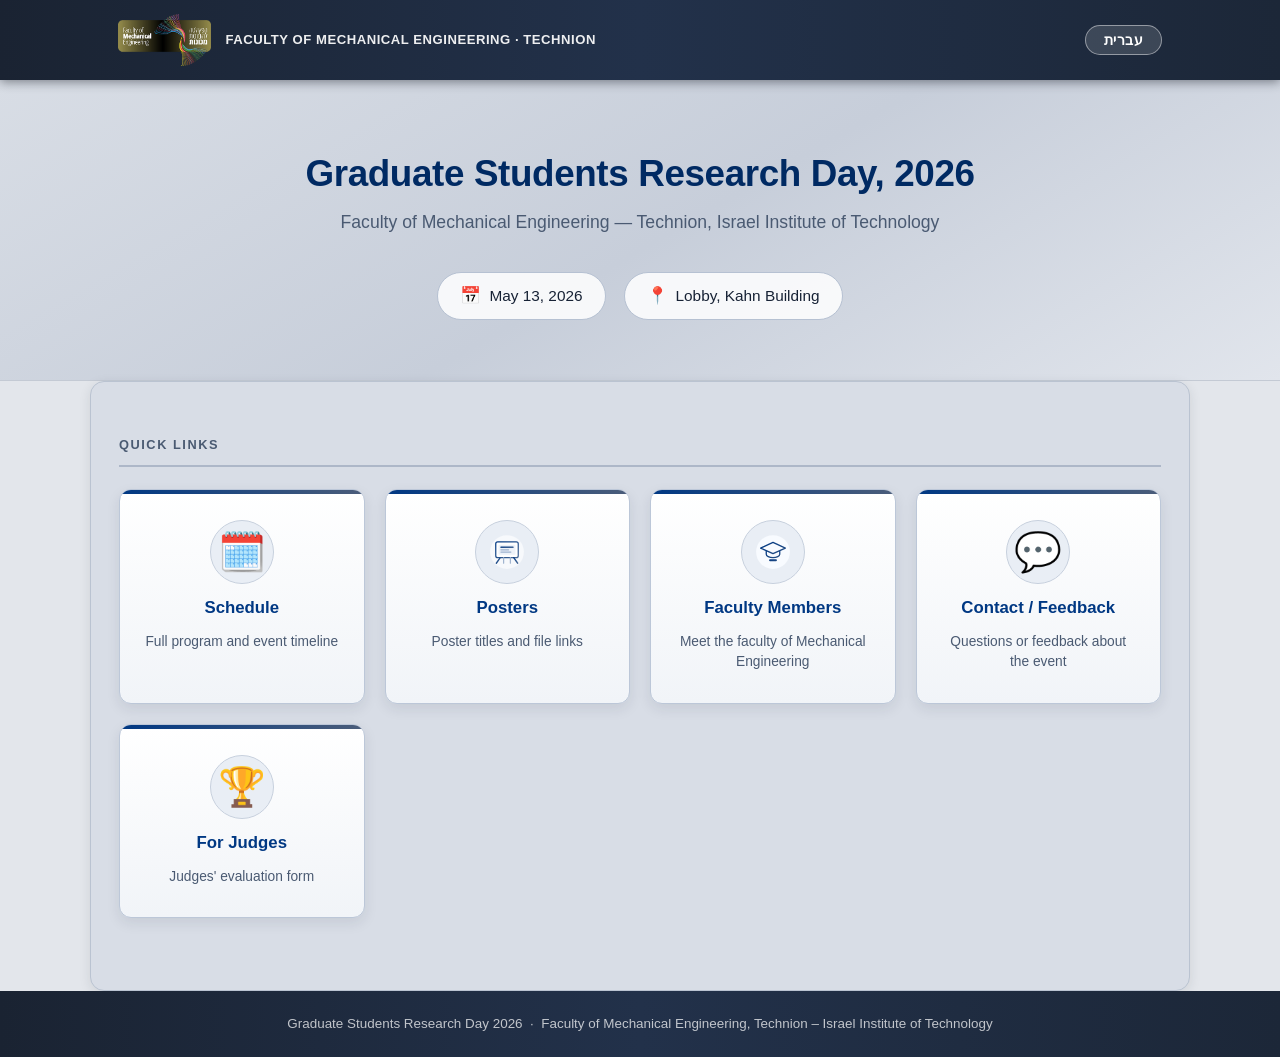
==== index.html @ 8e449e88 "Add files via upload" ====
<!DOCTYPE html>
<html lang="en" dir="ltr">
<head>
    <meta charset="UTF-8">
    <meta name="viewport" content="width=device-width, initial-scale=1.0">
    <meta name="description" content="Graduate Students Research Day 2026 – Faculty of Mechanical Engineering, Technion">
    <title>Graduate Students Research Day 2026 – ME Technion</title>
    <link rel="stylesheet" href="css/styles.css">
</head>
<body>

<!-- ============================================================
     HEADER
     ============================================================ -->
<header class="site-header">
    <div class="header-inner">

        <a class="header-logo-area" href="index.html" aria-label="Home">
            <img src="images/logo.png"
                 alt="Faculty of Mechanical Engineering, Technion"
                 onerror="this.style.display='none'">
            <div class="logo-text">
                <span class="lang-en">Faculty of Mechanical Engineering · Technion</span>
                <span class="lang-he" style="display:none">הפקולטה להנדסת מכונות · הטכניון</span>
            </div>
        </a>

        <nav class="header-nav">
            <button class="lang-btn" id="lang-btn" onclick="toggleLanguage()" aria-label="Switch language">
                עברית
            </button>
        </nav>

    </div>
</header>

<!-- ============================================================
     HERO
     ============================================================ -->
<section class="hero">
    <div class="hero-inner">

        <h1>
            <span class="lang-en">Graduate Students Research Day, 2026</span>
            <span class="lang-he" style="display:none">יום מחקר לסטודנטים לתארים מתקדמים, 2026</span>
        </h1>

        <h2>
            <span class="lang-en">Faculty of Mechanical Engineering &mdash; Technion, Israel Institute of Technology</span>
            <span class="lang-he" style="display:none">הפקולטה להנדסת מכונות &mdash; הטכניון, מכון טכנולוגי לישראל</span>
        </h2>

        <div class="event-details">

            <div class="detail-pill">
                <span class="pill-icon">📅</span>
                <span class="lang-en">May 13, 2026</span>
                <span class="lang-he" style="display:none">13 במאי 2026</span>
            </div>

            <div class="detail-pill">
                <span class="pill-icon">📍</span>
                <span class="lang-en">Lobby, Kahn Building</span>
                <span class="lang-he" style="display:none">לובי, בניין קאהן</span>
            </div>

        </div>

    </div>
</section>

<!-- ============================================================
     NAVIGATION CARDS
     ============================================================ -->
<main class="main-content">

    <p class="section-label">
        <span class="lang-en">Quick Links</span>
        <span class="lang-he" style="display:none">קישורים מהירים</span>
    </p>

    <div class="nav-cards">

        <!-- Schedule -->
        <a class="nav-card" href="schedule.html" id="schedule-link">
            <span class="card-icon">🗓️</span>
            <span class="card-title">
                <span class="lang-en">Schedule</span>
                <span class="lang-he" style="display:none">לוח זמנים</span>
            </span>
            <span class="card-desc">
                <span class="lang-en">Full program and event timeline</span>
                <span class="lang-he" style="display:none">תוכנית האירוע ולוח הזמנים המלא</span>
            </span>
        </a>

        <!-- Posters -->
        <a class="nav-card" href="posters.html" id="posters-link">
            <span class="card-icon">
                <img src="images/posters-icon-v6.svg" alt="" class="card-icon-image" aria-hidden="true">
            </span>
            <span class="card-title">
                <span class="lang-en">Posters</span>
                <span class="lang-he" style="display:none">פוסטרים</span>
            </span>
            <span class="card-desc">
                <span class="lang-en">Poster titles and file links</span>
                <span class="lang-he" style="display:none">רשימת פוסטרים וקישורים לקבצים</span>
            </span>
        </a>

        <!-- Faculty Members -->
        <a class="nav-card"
           href="https://meeng.technion.ac.il/en/member_category/professors/"
           target="_blank"
              rel="noopener noreferrer"
              id="faculty-link"
              data-href-en="https://meeng.technion.ac.il/en/member_category/professors/"
              data-href-he="https://meeng.technion.ac.il/member_category/professors-he/">
            <span class="card-icon">
                                <!-- To switch icon: faculty-icon.svg | faculty-icon-v2.svg | faculty-icon-v3.svg | faculty-icon-v4.svg -->
                <img src="images/faculty-icon-v3.svg" alt="" class="card-icon-image" aria-hidden="true">
            </span>
            <span class="card-title">
                <span class="lang-en">Faculty Members</span>
                <span class="lang-he" style="display:none">חברי סגל</span>
            </span>
            <span class="card-desc">
                <span class="lang-en">Meet the faculty of Mechanical Engineering</span>
                <span class="lang-he" style="display:none">חברי הסגל של הפקולטה להנדסת מכונות</span>
            </span>
        </a>

        <!-- Contact / Feedback -->
        <!-- TODO: Replace FEEDBACK_FORM_URL with your Google Form link -->
        <a class="nav-card"
           href="FEEDBACK_FORM_URL"
           target="_blank"
           rel="noopener noreferrer"
           id="feedback-link">
            <span class="card-icon">💬</span>
            <span class="card-title">
                <span class="lang-en">Contact / Feedback</span>
                <span class="lang-he" style="display:none">צור קשר / משוב</span>
            </span>
            <span class="card-desc">
                <span class="lang-en">Questions or feedback about the event</span>
                <span class="lang-he" style="display:none">שאלות או משוב על האירוע</span>
            </span>
        </a>

        <!-- For Judges -->
        <!-- TODO: Replace JUDGES_FORM_URL with your Google Form link -->
        <a class="nav-card"
           href="JUDGES_FORM_URL"
           target="_blank"
           rel="noopener noreferrer"
           id="judges-link">
            <span class="card-icon">🏆</span>
            <span class="card-title">
                <span class="lang-en">For Judges</span>
                <span class="lang-he" style="display:none">לשופטים</span>
            </span>
            <span class="card-desc">
                <span class="lang-en">Judges' evaluation form</span>
                <span class="lang-he" style="display:none">טופס הערכה לשופטים</span>
            </span>
        </a>

    </div>

</main>

<!-- ============================================================
     FOOTER
     ============================================================ -->
<footer class="site-footer">
    <span class="lang-en">
        Graduate Students Research Day 2026 &nbsp;·&nbsp;
        Faculty of Mechanical Engineering, Technion &ndash; Israel Institute of Technology
    </span>
    <span class="lang-he" style="display:none">
        יום מחקר לסטודנטים לתארים מתקדמים 2026 &nbsp;·&nbsp;
        הפקולטה להנדסת מכונות, הטכניון &ndash; מכון טכנולוגי לישראל
    </span>
</footer>

<!-- ============================================================
     LANGUAGE TOGGLE SCRIPT
     ============================================================ -->
<script>
    function applyLanguage(isHebrew) {
        var btn = document.getElementById('lang-btn');
        var scheduleLink = document.getElementById('schedule-link');
        var postersLink = document.getElementById('posters-link');
        var facultyLink = document.getElementById('faculty-link');
        var logoHomeLink = document.querySelector('.header-logo-area');

        if (isHebrew) {
            document.documentElement.lang = 'he';
            document.documentElement.dir = 'rtl';
            document.querySelectorAll('.lang-en').forEach(function(el) { el.style.display = 'none'; });
            document.querySelectorAll('.lang-he').forEach(function(el) { el.style.display = ''; });
            btn.textContent = 'English';
            if (scheduleLink) scheduleLink.href = 'schedule.html?lang=he';
            if (postersLink) postersLink.href = 'posters.html';
            if (facultyLink) facultyLink.href = facultyLink.dataset.hrefHe;
            if (logoHomeLink) logoHomeLink.href = 'index.html?lang=he';
        } else {
            document.documentElement.lang = 'en';
            document.documentElement.dir = 'ltr';
            document.querySelectorAll('.lang-en').forEach(function(el) { el.style.display = ''; });
            document.querySelectorAll('.lang-he').forEach(function(el) { el.style.display = 'none'; });
            btn.textContent = 'עברית';
            if (scheduleLink) scheduleLink.href = 'schedule.html';
            if (postersLink) postersLink.href = 'posters.html';
            if (facultyLink) facultyLink.href = facultyLink.dataset.hrefEn;
            if (logoHomeLink) logoHomeLink.href = 'index.html';
        }
    }

    function toggleLanguage() {
        applyLanguage(document.documentElement.lang !== 'he');
    }

    (function initLanguageFromQuery() {
        var params = new URLSearchParams(window.location.search);
        applyLanguage(params.get('lang') === 'he');
    })();
</script>

</body>
</html>
---- css/styles.css ----
/* ==============================================
   Technion ME – Graduate Research Day 2026
   ============================================== */

:root {
    --primary:       #003883;
    --primary-dark:  #002a63;
    --primary-light: #cfd7e4;
    --accent:        #a8d144;
    --text:          #172235;
    --text-light:    #4a5a72;
    --white:         #ffffff;
    --gray-light:    #e3e6eb;
    --border:        #c4cad4;
    --shadow:        0 4px 14px rgba(0, 56, 131, 0.10);
}

*, *::before, *::after {
    box-sizing: border-box;
    margin: 0;
    padding: 0;
}

body {
    font-family: 'Segoe UI', 'Helvetica Neue', Arial, sans-serif;
    color: var(--text);
    background: var(--gray-light);
    line-height: 1.65;
    font-size: 16px;
}

/* =============================================
   HEADER
   ============================================= */

.site-header {
    background: linear-gradient(90deg, #1a2332 0%, #22314a 50%, #1c2738 100%);
    color: var(--white);
    box-shadow: 0 2px 10px rgba(10, 15, 25, 0.45);
    position: sticky;
    top: 0;
    z-index: 100;
}

.header-inner {
    max-width: 1100px;
    margin: 0 auto;
    display: flex;
    align-items: center;
    justify-content: space-between;
    padding: 14px 28px;
    gap: 16px;
}

.header-logo-area {
    display: flex;
    align-items: center;
    gap: 14px;
    text-decoration: none;
    color: var(--white);
    min-width: 0;
}

.header-logo-area img {
    height: 52px;
    width: auto;
    object-fit: contain;
    flex-shrink: 0;
}

.logo-text {
    font-size: 0.82rem;
    font-weight: 700;
    letter-spacing: 0.04em;
    text-transform: uppercase;
    opacity: 0.92;
    line-height: 1.4;
    white-space: nowrap;
}

.header-nav {
    display: flex;
    align-items: center;
    gap: 10px;
    flex-shrink: 0;
}

.lang-btn {
    background: rgba(255, 255, 255, 0.14);
    color: var(--white);
    border: 1.5px solid rgba(255, 255, 255, 0.45);
    padding: 6px 18px;
    border-radius: 20px;
    cursor: pointer;
    font-size: 0.9rem;
    font-weight: 600;
    font-family: inherit;
    letter-spacing: 0.03em;
    transition: background 0.2s;
}

.lang-btn:hover {
    background: rgba(255, 255, 255, 0.26);
}

.home-link {
    color: rgba(255, 255, 255, 0.82);
    text-decoration: none;
    font-size: 0.9rem;
    padding: 6px 12px;
    border-radius: 6px;
    transition: background 0.2s, color 0.2s;
    white-space: nowrap;
}

.home-link:hover {
    background: rgba(255, 255, 255, 0.13);
    color: var(--white);
}

/* =============================================
   HERO SECTION
   ============================================= */

.hero {
    background: linear-gradient(150deg, #d8dde5 0%, #c7ceda 52%, #e1e5ec 100%);
    color: var(--primary-dark);
    padding: 72px 28px 60px;
    text-align: center;
    border-bottom: 1px solid var(--border);
}

.hero-inner {
    max-width: 820px;
    margin: 0 auto;
}

.hero h1 {
    font-size: 2.3rem;
    font-weight: 700;
    margin-bottom: 12px;
    line-height: 1.2;
    letter-spacing: -0.01em;
}

.hero h2 {
    font-size: 1.1rem;
    font-weight: 400;
    color: var(--text-light);
    margin-bottom: 36px;
    line-height: 1.6;
}

.event-details {
    display: flex;
    flex-wrap: wrap;
    justify-content: center;
    gap: 10px 18px;
}

.detail-pill {
    background: rgba(255, 255, 255, 0.85);
    border: 1px solid #b6c1d2;
    border-radius: 24px;
    padding: 9px 22px;
    font-size: 0.96rem;
    display: flex;
    align-items: center;
    gap: 8px;
    color: var(--text);
}

.detail-pill .pill-icon {
    font-size: 1.05rem;
}

/* =============================================
   MAIN CONTENT AREA
   ============================================= */

.main-content {
    max-width: 1100px;
    margin: 0 auto;
    padding: 52px 28px 72px;
    background: #d8dde6;
    border: 1px solid #bac3d1;
    border-radius: 14px;
    box-shadow: 0 3px 12px rgba(26, 35, 50, 0.10);
}

.section-label {
    font-size: 0.8rem;
    font-weight: 700;
    color: var(--text-light);
    text-transform: uppercase;
    letter-spacing: 0.12em;
    margin-bottom: 22px;
    padding-bottom: 10px;
    border-bottom: 2px solid #adb7c8;
}

/* =============================================
   NAVIGATION CARDS
   ============================================= */

.nav-cards {
    display: grid;
    grid-template-columns: repeat(auto-fit, minmax(220px, 1fr));
    gap: 20px;
}

.nav-card {
    position: relative;
    overflow: hidden;
    background: linear-gradient(180deg, #ffffff 0%, #f1f4f8 100%);
    border: 1px solid #bcc7d8;
    border-radius: 12px;
    padding: 30px 24px;
    text-align: center;
    text-decoration: none;
    color: var(--text);
    box-shadow: 0 5px 14px rgba(26, 35, 50, 0.09);
    transition: transform 0.18s, box-shadow 0.18s, border-color 0.18s;
    display: flex;
    flex-direction: column;
    align-items: center;
    gap: 10px;
}

.nav-card::before {
    content: '';
    position: absolute;
    top: 0;
    left: 0;
    right: 0;
    height: 4px;
    background: linear-gradient(90deg, #003883 0%, #4b5d7a 100%);
}

.nav-card:hover {
    transform: translateY(-5px);
    box-shadow: 0 12px 24px rgba(26, 35, 50, 0.16);
    border-color: #8fa3bf;
}

.nav-card:hover .card-title {
    color: var(--primary);
}

.card-icon {
    font-size: 2.4rem;
    line-height: 1;
    width: 64px;
    height: 64px;
    border-radius: 50%;
    display: flex;
    align-items: center;
    justify-content: center;
    background: #e9eef5;
    border: 1px solid #c7d0dd;
    transition: transform 0.18s, background 0.18s, border-color 0.18s;
}

.card-icon-image {
    width: 36px;
    height: 36px;
    display: block;
}

.nav-card:hover .card-icon {
    transform: scale(1.05);
    background: #d8e2f1;
    border-color: #9eb1ca;
}

.card-title {
    font-size: 1.05rem;
    font-weight: 700;
    color: var(--primary);
    transition: color 0.18s;
}

.card-desc {
    font-size: 0.86rem;
    color: var(--text-light);
    line-height: 1.5;
}

/* =============================================
   SCHEDULE PAGE
   ============================================= */

.page-container {
    max-width: 820px;
    margin: 0 auto;
    padding: 52px 28px 72px;
    background: #d8dde6;
    border: 1px solid #bac3d1;
    border-radius: 14px;
    box-shadow: 0 3px 12px rgba(26, 35, 50, 0.10);
}

.page-title {
    font-size: 1.9rem;
    font-weight: 700;
    color: var(--primary);
    margin-bottom: 8px;
}

.page-subtitle {
    font-size: 0.97rem;
    color: var(--text-light);
    margin-bottom: 44px;
}

/* Posters list */

.poster-list {
    display: grid;
    gap: 16px;
}

.poster-item {
    background: rgba(255, 255, 255, 0.92);
    border: 1px solid var(--border);
    border-radius: 12px;
    padding: 18px 20px;
    box-shadow: 0 3px 10px rgba(26, 35, 50, 0.07);
}

.poster-title {
    font-size: 1.03rem;
    font-weight: 700;
    line-height: 1.45;
    margin-bottom: 10px;
    color: var(--text);
}

.poster-links a {
    color: var(--primary);
    text-decoration: none;
    font-weight: 600;
    border-bottom: 1px dashed rgba(0, 56, 131, 0.5);
    padding-bottom: 1px;
}

.poster-links a:hover {
    color: #002a63;
    border-bottom-color: #002a63;
}

/* Timeline */

.timeline {
    position: relative;
    padding-left: 28px;
    border-left: 3px solid var(--primary-light);
}

.timeline-item {
    position: relative;
    margin-bottom: 28px;
    background: var(--white);
    border: 1px solid var(--border);
    border-radius: 12px;
    padding: 24px 26px;
    box-shadow: var(--shadow);
}

.timeline-item::before {
    content: '';
    position: absolute;
    left: -38px;
    top: 26px;
    width: 13px;
    height: 13px;
    border-radius: 50%;
    background: var(--primary);
    border: 3px solid var(--white);
    box-shadow: 0 0 0 2px var(--primary);
}

.timeline-time {
    font-size: 1.0rem;
    font-weight: 700;
    color: var(--primary);
    margin-bottom: 7px;
    font-variant-numeric: tabular-nums;
    letter-spacing: 0.02em;
}

.timeline-event {
    font-size: 1.08rem;
    font-weight: 600;
    color: var(--text);
    margin-bottom: 8px;
    line-height: 1.4;
}

.timeline-location {
    font-size: 0.87rem;
    color: var(--text-light);
    display: flex;
    align-items: flex-start;
    gap: 6px;
}

/* =============================================
   FOOTER
   ============================================= */

.site-footer {
    background: linear-gradient(90deg, #1a2332 0%, #22314a 50%, #1c2738 100%);
    color: rgba(255, 255, 255, 0.72);
    text-align: center;
    padding: 22px 28px;
    font-size: 0.84rem;
    line-height: 1.6;
}

.site-footer a {
    color: rgba(255, 255, 255, 0.88);
    text-decoration: none;
}

.site-footer a:hover {
    text-decoration: underline;
}

/* =============================================
   RTL OVERRIDES (Hebrew)
   ============================================= */

[dir="rtl"] body {
    font-family: 'Segoe UI', 'Arial Hebrew', Arial, sans-serif;
}

[dir="rtl"] .timeline {
    padding-left: 0;
    padding-right: 28px;
    border-left: none;
    border-right: 3px solid var(--primary-light);
}

[dir="rtl"] .timeline-item::before {
    left: auto;
    right: -38px;
}

/* =============================================
   RESPONSIVE — TABLET
   ============================================= */

@media (max-width: 768px) {
    .hero h1 {
        font-size: 1.75rem;
    }

    .hero h2 {
        font-size: 1rem;
        margin-bottom: 28px;
    }

    .hero {
        padding: 52px 20px 44px;
    }

    .header-inner {
        padding: 12px 18px;
    }

    .logo-text {
        display: none;
    }
}

/* =============================================
   RESPONSIVE — MOBILE
   ============================================= */

@media (max-width: 560px) {
    .hero h1 {
        font-size: 1.45rem;
    }

    .detail-pill {
        font-size: 0.88rem;
        padding: 7px 14px;
    }

    .nav-cards {
        grid-template-columns: 1fr 1fr;
    }

    .main-content,
    .page-container {
        padding: 36px 16px 52px;
    }

    .section-label {
        font-size: 0.75rem;
    }
}

@media (max-width: 380px) {
    .nav-cards {
        grid-template-columns: 1fr;
    }
}
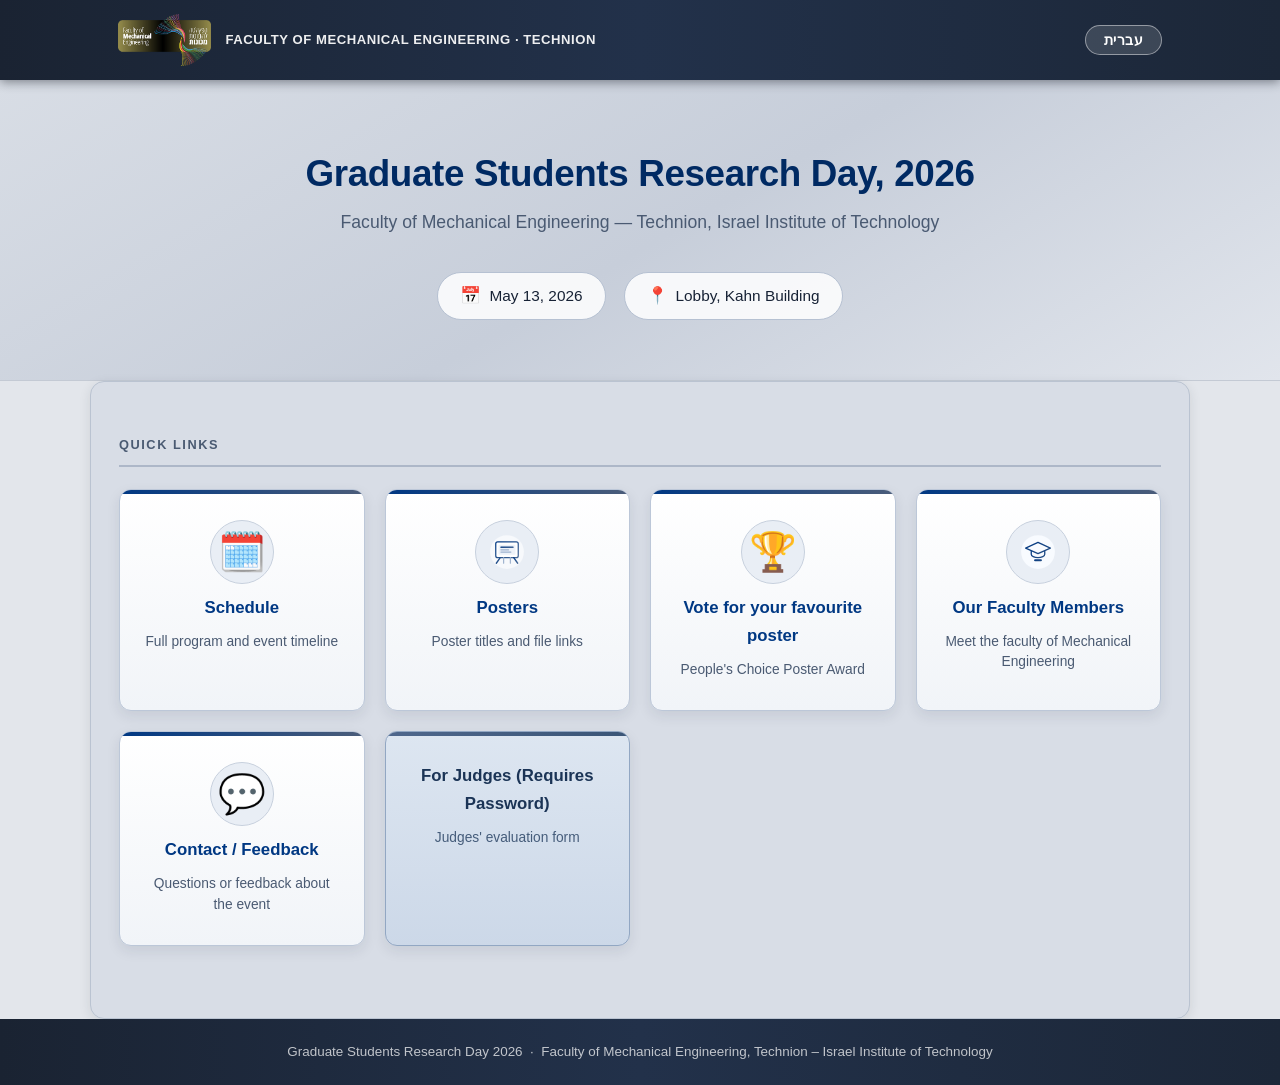
==== commit 4fc7abe9: "Add files via upload" ====
--- a/index.html
+++ b/index.html
@@ -106,6 +106,24 @@
             <span class="card-desc">
                 <span class="lang-en">Poster titles and file links</span>
                 <span class="lang-he" style="display:none">רשימת פוסטרים וקישורים לקבצים</span>
+            </span>
+        </a>
+
+        <!-- People's Choice Poster Award -->
+        <!-- TODO: Replace PEOPLES_CHOICE_FORM_URL with your Google Form link -->
+        <a class="nav-card"
+           href="PEOPLES_CHOICE_FORM_URL"
+           target="_blank"
+           rel="noopener noreferrer"
+           id="peoples-choice-link">
+            <span class="card-icon">🏆</span>
+            <span class="card-title">
+                <span class="lang-en">Vote for your favourite poster</span>
+                <span class="lang-he" style="display:none">הצביעו עבור הפוסטר האהוב עליכם</span>
+            </span>
+            <span class="card-desc">
+                <span class="lang-en">People's Choice Poster Award</span>
+                <span class="lang-he" style="display:none">פרס פוסטר חביב הקהל</span>
             </span>
         </a>
 
@@ -122,12 +140,12 @@
                 <img src="images/faculty-icon-v3.svg" alt="" class="card-icon-image" aria-hidden="true">
             </span>
             <span class="card-title">
-                <span class="lang-en">Faculty Members</span>
-                <span class="lang-he" style="display:none">חברי סגל</span>
+                <span class="lang-en">Our Faculty Members</span>
+                <span class="lang-he" style="display:none">מידע על חברי הסגל שלנו</span>
             </span>
             <span class="card-desc">
                 <span class="lang-en">Meet the faculty of Mechanical Engineering</span>
-                <span class="lang-he" style="display:none">חברי הסגל של הפקולטה להנדסת מכונות</span>
+                <span class="lang-he" style="display:none">חברי הסגל בפקולטה להנדסת מכונות</span>
             </span>
         </a>
 
@@ -150,16 +168,10 @@
         </a>
 
         <!-- For Judges -->
-        <!-- TODO: Replace JUDGES_FORM_URL with your Google Form link -->
-        <a class="nav-card"
-           href="JUDGES_FORM_URL"
-           target="_blank"
-           rel="noopener noreferrer"
-           id="judges-link">
-            <span class="card-icon">🏆</span>
-            <span class="card-title">
-                <span class="lang-en">For Judges</span>
-                <span class="lang-he" style="display:none">לשופטים</span>
+        <a class="nav-card judges-card" href="judges.html" id="judges-link">
+            <span class="card-title">
+                <span class="lang-en">For Judges (Requires Password)</span>
+                <span class="lang-he" style="display:none">לשופטים (נדרשת סיסמה)</span>
             </span>
             <span class="card-desc">
                 <span class="lang-en">Judges' evaluation form</span>
@@ -194,6 +206,7 @@
         var scheduleLink = document.getElementById('schedule-link');
         var postersLink = document.getElementById('posters-link');
         var facultyLink = document.getElementById('faculty-link');
+        var judgesLink = document.getElementById('judges-link');
         var logoHomeLink = document.querySelector('.header-logo-area');
 
         if (isHebrew) {
@@ -205,6 +218,7 @@
             if (scheduleLink) scheduleLink.href = 'schedule.html?lang=he';
             if (postersLink) postersLink.href = 'posters.html';
             if (facultyLink) facultyLink.href = facultyLink.dataset.hrefHe;
+            if (judgesLink) judgesLink.href = 'judges.html?lang=he';
             if (logoHomeLink) logoHomeLink.href = 'index.html?lang=he';
         } else {
             document.documentElement.lang = 'en';
@@ -215,6 +229,7 @@
             if (scheduleLink) scheduleLink.href = 'schedule.html';
             if (postersLink) postersLink.href = 'posters.html';
             if (facultyLink) facultyLink.href = facultyLink.dataset.hrefEn;
+            if (judgesLink) judgesLink.href = 'judges.html';
             if (logoHomeLink) logoHomeLink.href = 'index.html';
         }
     }
--- a/css/styles.css
+++ b/css/styles.css
@@ -247,6 +247,38 @@
     color: var(--primary);
 }
 
+.nav-card.judges-card {
+    background: linear-gradient(180deg, #dde6f1 0%, #ccd8e8 100%);
+    border-color: #92a7c3;
+    color: #1f314a;
+}
+
+.nav-card.judges-card::before {
+    background: linear-gradient(90deg, #4f678c 0%, #3a5577 100%);
+}
+
+.nav-card.judges-card .card-icon {
+    background: #c6d4e5;
+    border-color: #8ea4bf;
+}
+
+.nav-card.judges-card .card-title {
+    color: #1b3456;
+}
+
+.nav-card.judges-card .card-desc {
+    color: #455c7a;
+}
+
+.nav-card.judges-card:hover {
+    border-color: #738dac;
+    box-shadow: 0 12px 24px rgba(32, 50, 78, 0.24);
+}
+
+.nav-card.judges-card:hover .card-title {
+    color: #173053;
+}
+
 .card-icon {
     font-size: 2.4rem;
     line-height: 1;
@@ -507,3 +539,109 @@
         grid-template-columns: 1fr;
     }
 }
+
+/* =============================================
+   JUDGES — PASSWORD GATE
+   ============================================= */
+
+.password-gate {
+    max-width: 480px;
+    margin: 32px auto 0;
+    background: #fff;
+    border-radius: 14px;
+    padding: 36px 40px;
+    box-shadow: 0 4px 24px rgba(0, 56, 131, 0.10);
+    text-align: center;
+}
+
+.password-prompt {
+    font-size: 1.05rem;
+    color: var(--text);
+    margin-bottom: 24px;
+    line-height: 1.5;
+}
+
+.password-form {
+    display: flex;
+    gap: 10px;
+    justify-content: center;
+    flex-wrap: wrap;
+}
+
+.password-input {
+    flex: 1;
+    min-width: 180px;
+    max-width: 260px;
+    padding: 11px 16px;
+    border: 2px solid var(--border);
+    border-radius: 8px;
+    font-size: 1rem;
+    color: var(--text);
+    background: var(--gray-light);
+    outline: none;
+    transition: border-color 0.2s;
+}
+
+.password-input:focus {
+    border-color: var(--primary);
+    background: #fff;
+}
+
+.password-submit {
+    padding: 11px 26px;
+    background: var(--primary);
+    color: #fff;
+    border: none;
+    border-radius: 8px;
+    font-size: 1rem;
+    font-weight: 600;
+    cursor: pointer;
+    transition: background 0.18s;
+}
+
+.password-submit:hover {
+    background: var(--primary-dark);
+}
+
+.password-error {
+    margin-top: 16px;
+    color: #c0392b;
+    font-size: 0.92rem;
+    font-weight: 500;
+}
+
+/* ── Form access panel (revealed after correct password) ── */
+
+.judges-form-panel {
+    max-width: 480px;
+    margin: 32px auto 0;
+    background: #fff;
+    border-radius: 14px;
+    padding: 36px 40px;
+    box-shadow: 0 4px 24px rgba(0, 56, 131, 0.10);
+    text-align: center;
+}
+
+.form-ready-text {
+    font-size: 1.05rem;
+    color: var(--text);
+    margin-bottom: 28px;
+    line-height: 1.5;
+}
+
+.form-open-btn {
+    display: inline-block;
+    padding: 13px 32px;
+    background: var(--primary);
+    color: #fff;
+    border-radius: 8px;
+    font-size: 1.05rem;
+    font-weight: 600;
+    text-decoration: none;
+    transition: background 0.18s;
+}
+
+.form-open-btn:hover {
+    background: var(--primary-dark);
+    text-decoration: none;
+}
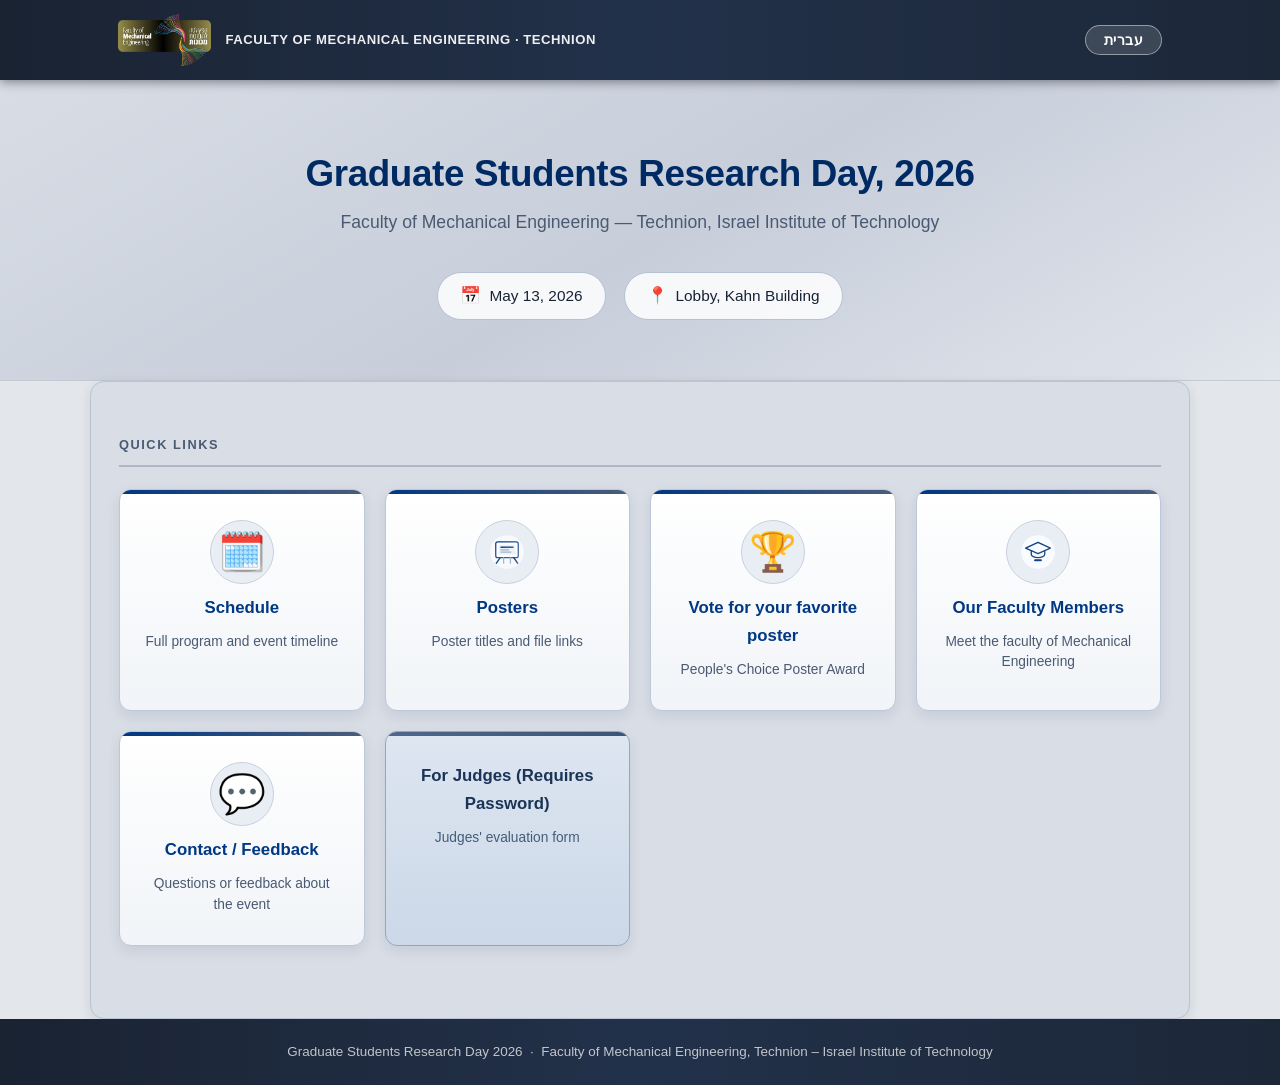
==== commit 595812f7: "Add files via upload" ====
--- a/index.html
+++ b/index.html
@@ -111,14 +111,14 @@
 
         <!-- People's Choice Poster Award -->
         <!-- TODO: Replace PEOPLES_CHOICE_FORM_URL with your Google Form link -->
-        <a class="nav-card"
-           href="PEOPLES_CHOICE_FORM_URL"
+          <a class="nav-card"
+               href="https://forms.gle/xkeYx58tTHxG2tDW7"
            target="_blank"
            rel="noopener noreferrer"
            id="peoples-choice-link">
             <span class="card-icon">🏆</span>
             <span class="card-title">
-                <span class="lang-en">Vote for your favourite poster</span>
+                <span class="lang-en">Vote for your favorite poster</span>
                 <span class="lang-he" style="display:none">הצביעו עבור הפוסטר האהוב עליכם</span>
             </span>
             <span class="card-desc">
@@ -151,8 +151,8 @@
 
         <!-- Contact / Feedback -->
         <!-- TODO: Replace FEEDBACK_FORM_URL with your Google Form link -->
-        <a class="nav-card"
-           href="FEEDBACK_FORM_URL"
+          <a class="nav-card"
+              href="https://docs.google.com/forms/d/e/1FAIpQLSeYPBEwG6J3Dyn5fSCBBkwEaCQl3FPGZ_SIAAu8F69kNDZTYg/viewform?usp=publish-editor"
            target="_blank"
            rel="noopener noreferrer"
            id="feedback-link">
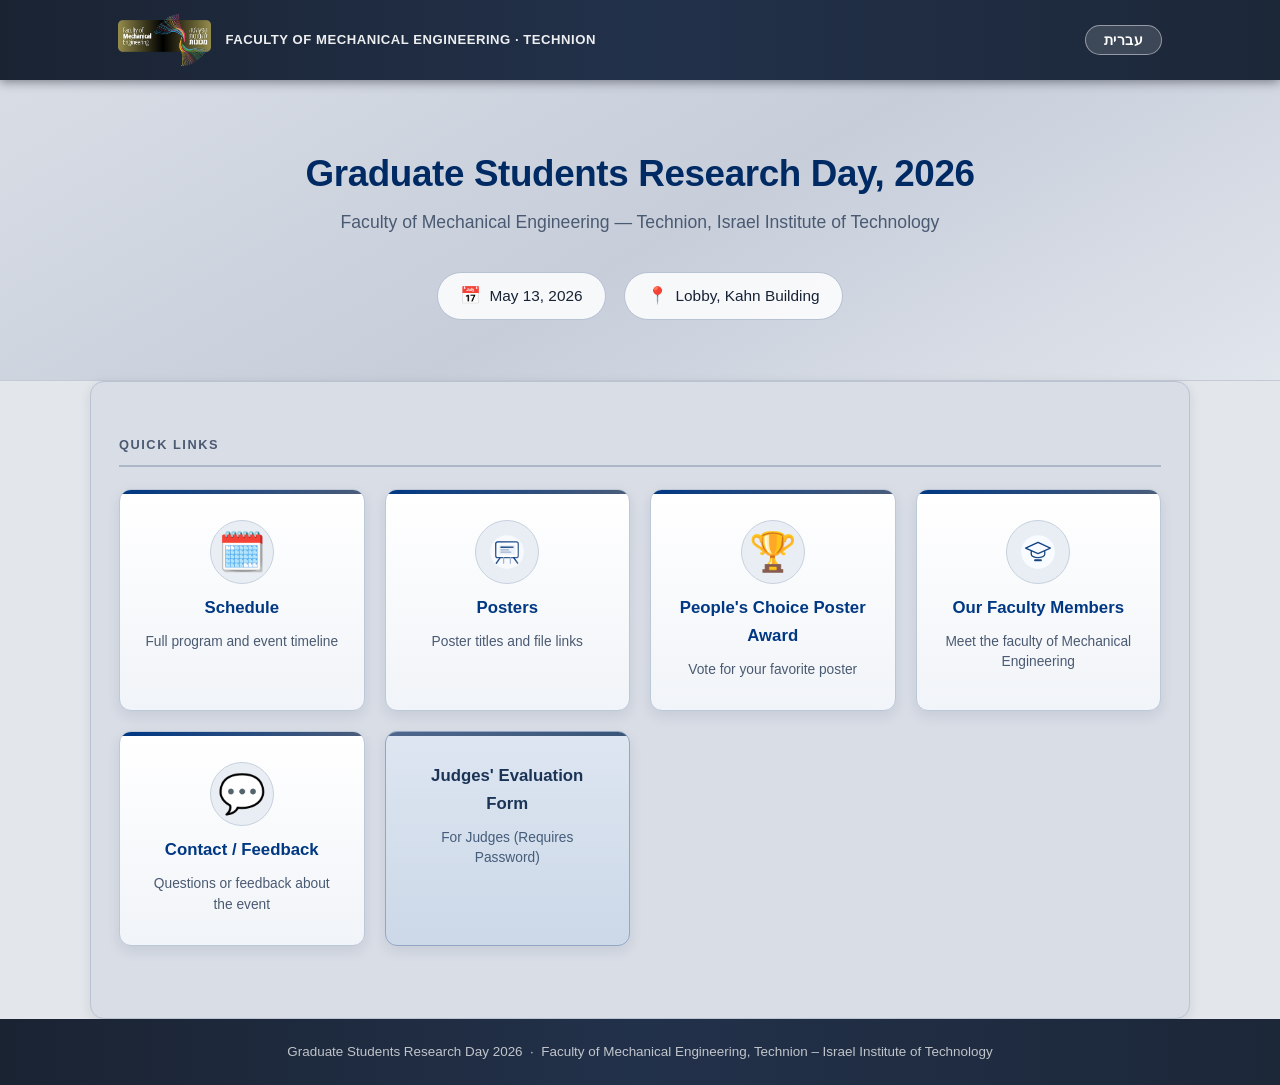
==== commit bb75d44c: "Add files via upload" ====
--- a/index.html
+++ b/index.html
@@ -118,12 +118,12 @@
            id="peoples-choice-link">
             <span class="card-icon">🏆</span>
             <span class="card-title">
+                <span class="lang-en">People's Choice Poster Award</span>
+                <span class="lang-he" style="display:none">פרס פוסטר חביב הקהל</span>
+            </span>
+            <span class="card-desc">
                 <span class="lang-en">Vote for your favorite poster</span>
                 <span class="lang-he" style="display:none">הצביעו עבור הפוסטר האהוב עליכם</span>
-            </span>
-            <span class="card-desc">
-                <span class="lang-en">People's Choice Poster Award</span>
-                <span class="lang-he" style="display:none">פרס פוסטר חביב הקהל</span>
             </span>
         </a>
 
@@ -170,12 +170,12 @@
         <!-- For Judges -->
         <a class="nav-card judges-card" href="judges.html" id="judges-link">
             <span class="card-title">
+                <span class="lang-en">Judges' Evaluation Form</span>
+                <span class="lang-he" style="display:none">טופס הערכה לשופטים</span>
+            </span>
+            <span class="card-desc">
                 <span class="lang-en">For Judges (Requires Password)</span>
                 <span class="lang-he" style="display:none">לשופטים (נדרשת סיסמה)</span>
-            </span>
-            <span class="card-desc">
-                <span class="lang-en">Judges' evaluation form</span>
-                <span class="lang-he" style="display:none">טופס הערכה לשופטים</span>
             </span>
         </a>
 
--- a/css/styles.css
+++ b/css/styles.css
@@ -362,10 +362,18 @@
 
 .poster-title {
     font-size: 1.03rem;
+    font-weight: 400;
+    line-height: 1.45;
+    margin-bottom: 0;
+    color: var(--text);
+}
+
+.poster-presenter {
     font-weight: 700;
-    line-height: 1.45;
-    margin-bottom: 10px;
-    color: var(--text);
+}
+
+.poster-topic {
+    font-style: italic;
 }
 
 .poster-links a {
